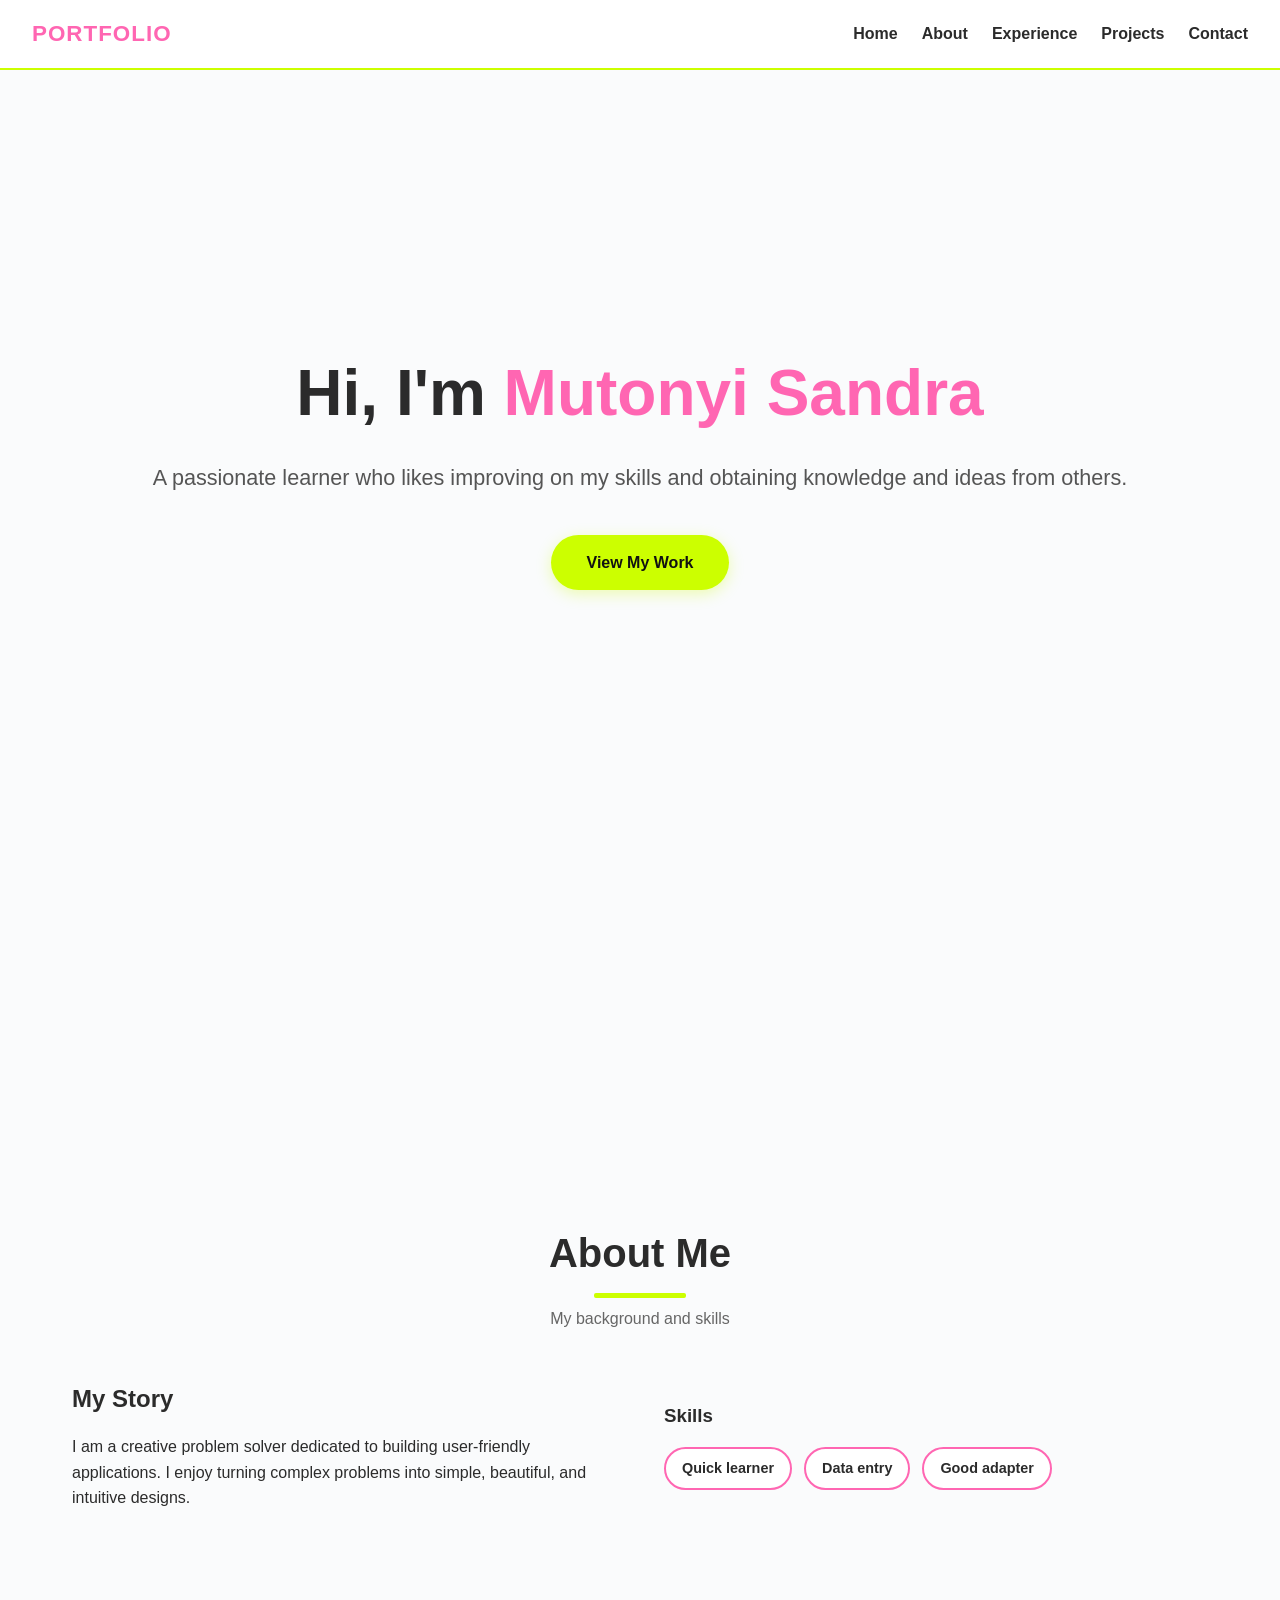
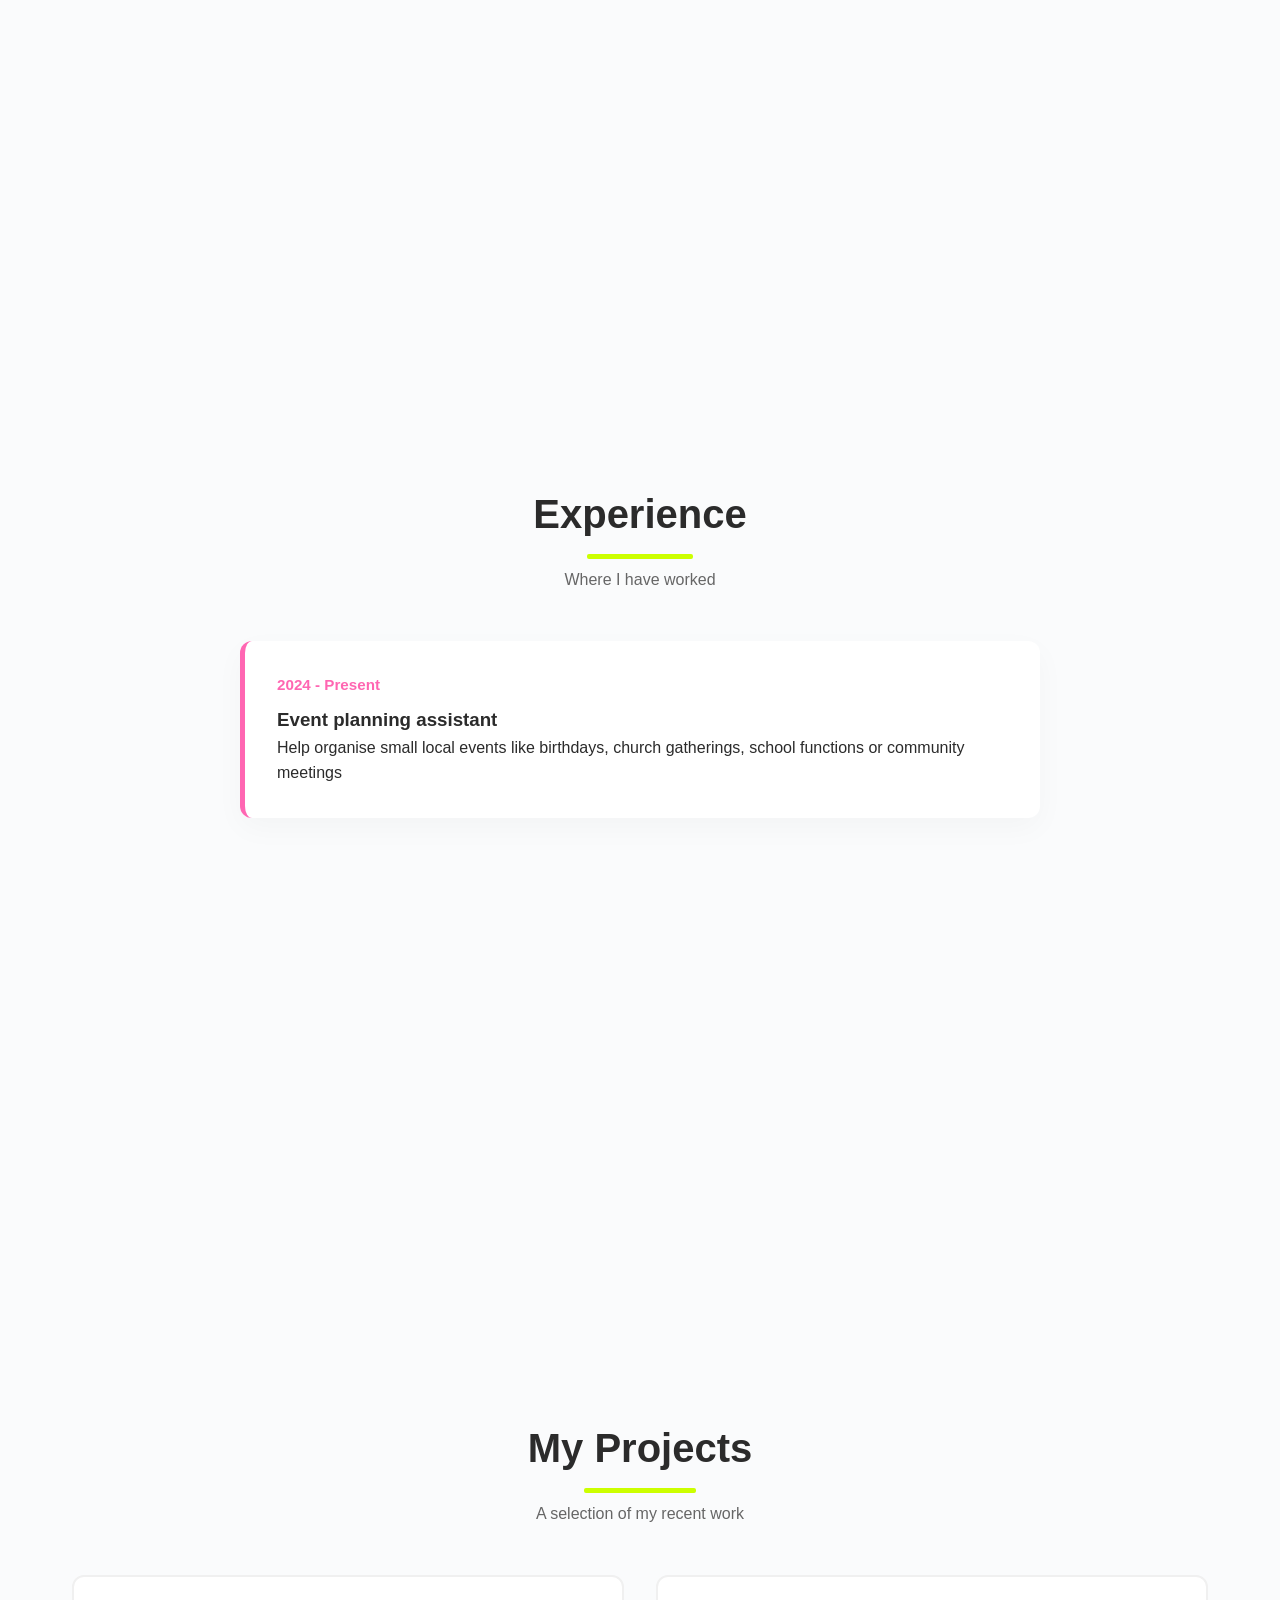
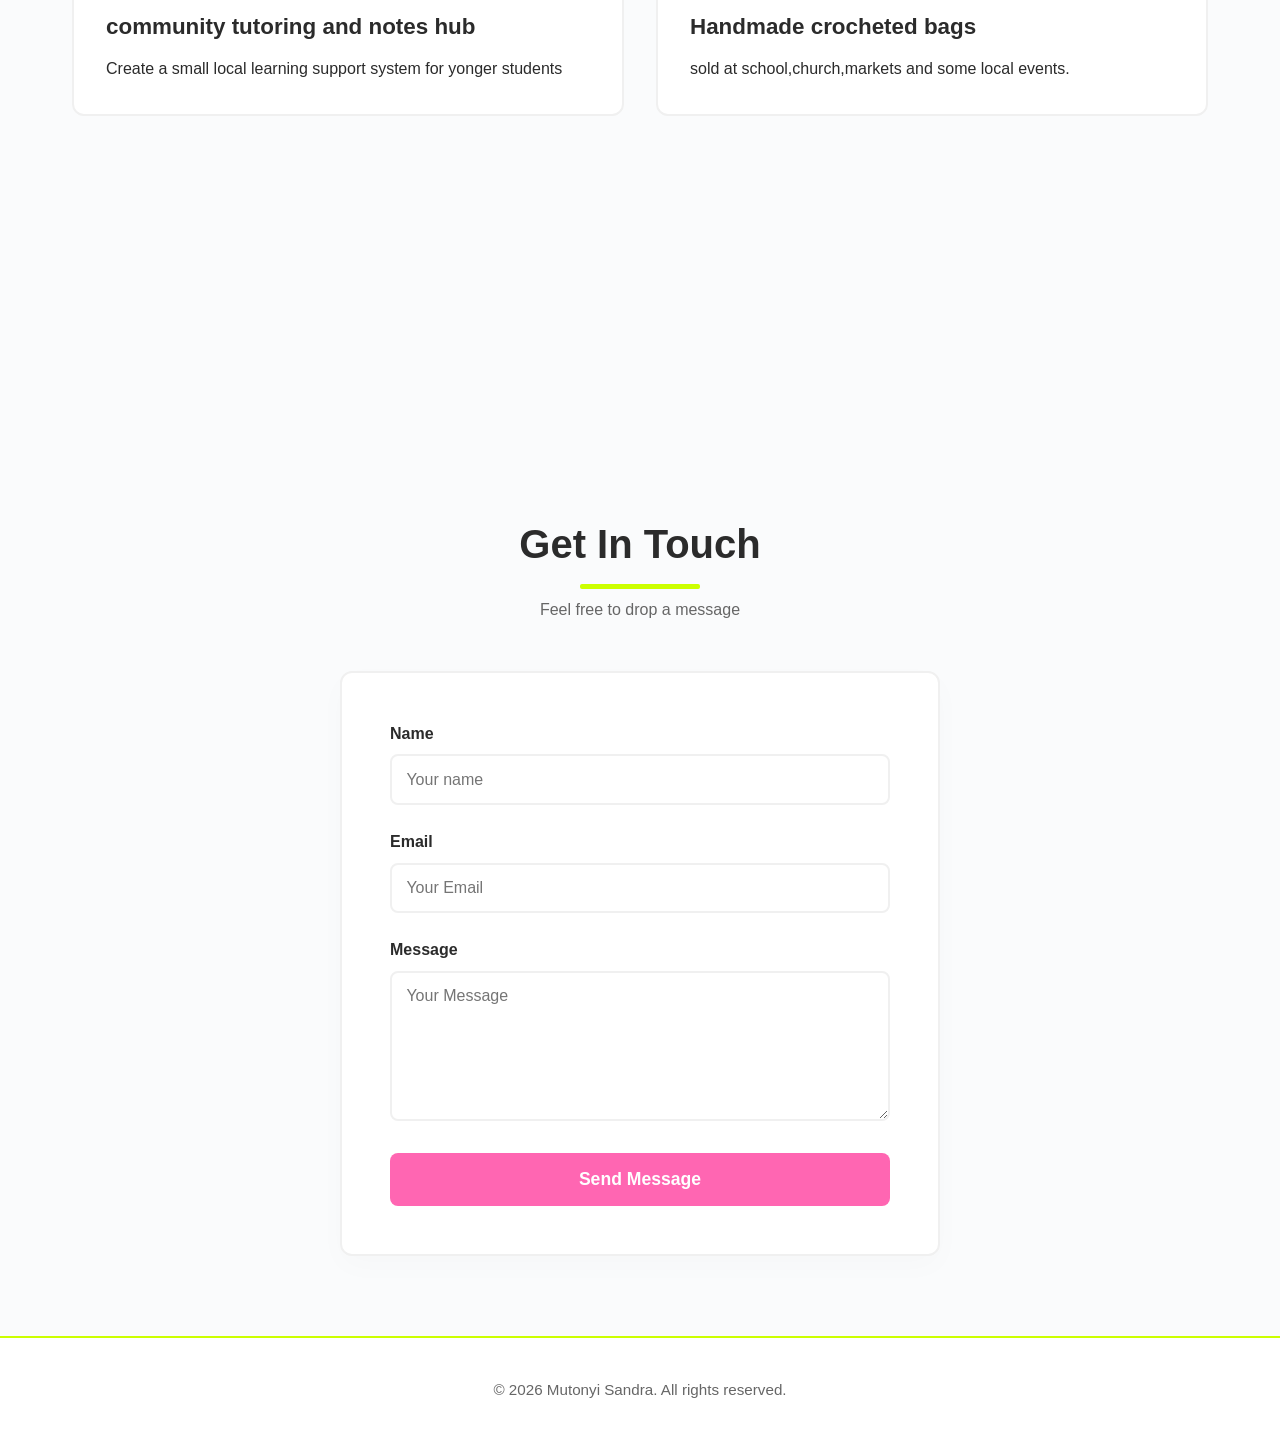
==== mutonyi/Index.html @ 79b9fcd5 "Add files via upload" ====
<!DOCTYPE html>
<html lang="en">
<head>
    <meta charset="UTF-8">
    <meta name="viewport" content="width=device-width, initial-scale=1.0">
    <title>Personal Portfolio</title>
    <style>
        /* Base Reset & Variables */
        * {
            margin: 0;
            padding: 0;
            box-sizing: border-box;
            font-family: 'Segoe UI', Tahoma, Geneva, Verdana, sans-serif;
        }
        :root {
            --bg-color: #fafbfc;
            --text-color: #2b2b2b;
            --primary-pink: #ff66b2;
            --primary-pink-hover: #e04d97;
            --lemon-green: #ccff00;
            --lemon-green-dark: #a3cc00;
            --card-bg: #ffffff;
            --border-color: #f0f0f0;
        }
        html {
            scroll-behavior: smooth;
        }
        body {
            background-color: var(--bg-color);
            color: var(--text-color);
            line-height: 1.6;
        }

        /* Navigation Bar */
        nav {
            position: fixed;
            top: 0;
            width: 100%;
            background: rgba(255, 255, 255, 0.9);
            backdrop-filter: blur(10px);
            border-bottom: 2px solid var(--lemon-green);
            z-index: 1000;
            display: flex;
            justify-content: space-between;
            align-items: center;
            padding: 1rem 2rem;
        }
        .logo {
            font-weight: 800;
            font-size: 1.4rem;
            color: var(--primary-pink);
            text-transform: uppercase;
            letter-spacing: 1px;
        }
        .nav-links {
            display: flex;
            list-style: none;
            gap: 1.5rem;
        }
        .nav-links a {
            text-decoration: none;
            color: var(--text-color);
            font-weight: 600;
            transition: color 0.3s;
        }
        .nav-links a:hover {
            color: var(--primary-pink);
        }

        /* Section Layouts */
        section {
            padding: 7rem 2rem 5rem 2rem;
            min-height: 100vh;
            display: flex;
            flex-direction: column;
            justify-content: center;
            align-items: center;
            max-width: 1200px;
            margin: 0 auto;
        }
        h2 {
            font-size: 2.5rem;
            margin-bottom: 0.5rem;
            text-align: center;
            position: relative;
            display: inline-block;
        }
        h2::after {
            content: '';
            display: block;
            width: 50%;
            height: 5px;
            background: var(--lemon-green);
            margin: 0.5rem auto 0 auto;
            border-radius: 2px;
        }
        .subtitle {
            color: #666;
            margin-bottom: 3rem;
            text-align: center;
            font-weight: 500;
        }

        /* 1. Home Section */
        #home {
            text-align: center;
        }
        #home h1 {
            font-size: 4rem;
            margin-bottom: 1rem;
            font-weight: 800;
        }
        .highlight-pink {
            color: var(--primary-pink);
        }
        #home p {
            font-size: 1.35rem;
            color: #555;
            margin-bottom: 2.5rem;
        }
        .btn {
            display: inline-block;
            background: var(--lemon-green);
            color: #111;
            padding: 0.9rem 2.2rem;
            border-radius: 50px;
            text-decoration: none;
            font-weight: 700;
            box-shadow: 0 4px 15px rgba(204, 255, 0, 0.3);
            transition: all 0.3s ease;
        }
        .btn:hover {
            background: var(--lemon-green-dark);
            transform: translateY(-2px);
            box-shadow: 0 6px 20px rgba(204, 255, 0, 0.4);
        }

        /* 2. About Section */
        .about-content {
            display: grid;
            grid-template-columns: 1fr 1fr;
            gap: 3rem;
            align-items: center;
            width: 100%;
        }
        .about-text h3 {
            margin-bottom: 1rem;
            font-size: 1.5rem;
        }
        .skills-grid {
            display: flex;
            flex-wrap: wrap;
            gap: 0.75rem;
            margin-top: 1rem;
        }
        .skill-tag {
            background: #fff;
            border: 2px solid var(--primary-pink);
            color: var(--text-color);
            padding: 0.5rem 1rem;
            border-radius: 50px;
            font-size: 0.9rem;
            font-weight: 600;
        }

        /* 3. Experience Section */
        .timeline {
            width: 100%;
            max-width: 800px;
        }
        .timeline-item {
            background: var(--card-bg);
            padding: 2rem;
            border-radius: 12px;
            border-left: 5px solid var(--primary-pink);
            margin-bottom: 2rem;
            box-shadow: 0 10px 30px rgba(0,0,0,0.03);
        }
        .timeline-date {
            font-size: 0.95rem;
            color: var(--primary-pink);
            font-weight: 700;
            margin-bottom: 0.5rem;
        }

        /* 4. Projects Section */
        .projects-grid {
            display: grid;
            grid-template-columns: repeat(auto-fit, minmax(300px, 1fr));
            gap: 2rem;
            width: 100%;
        }
        .project-card {
            background: var(--card-bg);
            border: 2px solid var(--border-color);
            border-radius: 12px;
            overflow: hidden;
            transition: all 0.3s ease;
        }
        .project-card:hover {
            transform: translateY(-5px);
            border-color: var(--lemon-green);
            box-shadow: 0 10px 20px rgba(0,0,0,0.05);
        }
        .project-info {
            padding: 2rem;
        }
        .project-info h3 {
            margin-bottom: 0.75rem;
            font-size: 1.4rem;
        }

        /* 5. Contact Section */
        .contact-form {
            background: var(--card-bg);
            border: 2px solid var(--border-color);
            padding: 3rem;
            border-radius: 12px;
            width: 100%;
            max-width: 600px;
            box-shadow: 0 10px 30px rgba(0,0,0,0.02);
        }
        .form-group {
            margin-bottom: 1.5rem;
        }
        .form-group label {
            display: block;
            margin-bottom: 0.5rem;
            font-weight: 600;
        }
        .form-group input, .form-group textarea {
            width: 100%;
            padding: 0.9rem;
            border: 2px solid var(--border-color);
            border-radius: 8px;
            font-size: 1rem;
            transition: border-color 0.3s;
        }
        .form-group input:focus, .form-group textarea:focus {
            outline: none;
            border-color: var(--primary-pink);
        }
        .form-group textarea {
            resize: vertical;
            height: 150px;
        }
        .contact-form button {
            width: 100%;
            padding: 1rem;
            background: var(--primary-pink);
            color: white;
            border: none;
            border-radius: 8px;
            font-size: 1.1rem;
            font-weight: 700;
            cursor: pointer;
            transition: background 0.3s;
        }
        .contact-form button:hover {
            background: var(--primary-pink-hover);
        }

        /* Footer */
        footer {
            text-align: center;
            padding: 2.5rem;
            border-top: 2px solid var(--lemon-green);
            background: #fff;
            font-size: 0.95rem;
            color: #666;
            font-weight: 500;
        }

        /* Responsive Design */
        @media (max-width: 768px) {
            .about-content {
                grid-template-columns: 1fr;
                gap: 2rem;
            }
            nav {
                flex-direction: column;
                gap: 1rem;
                padding: 1rem;
            }
            #home h1 {
                font-size: 2.8rem;
            }
        }
    </style>
</head>
<body>

    <!-- Navigation Bar -->
    <nav>
        <div class="logo">Portfolio</div>
        <ul class="nav-links">
            <li><a href="#home">Home</a></li>
            <li><a href="#about">About</a></li>
            <li><a href="#experience">Experience</a></li>
            <li><a href="#projects">Projects</a></li>
            <li><a href="#contact">Contact</a></li>
        </ul>
    </nav>

    <!-- 1. Home Section -->
    <section id="home">
        <h1>Hi, I'm <span class="highlight-pink">Mutonyi Sandra</span></h1>
        <p>A passionate learner who likes improving on my skills and obtaining knowledge and ideas from others.</p>
        <a href="#projects" class="btn">View My Work</a>
    </section>

    <!-- 2. About Section -->
    <section id="about">
        <h2>About Me</h2>
        <p class="subtitle">My background and skills</p>
        <div class="about-content">
            <div class="about-text">
                <h3>My Story</h3>
                <p>I am a creative problem solver dedicated to building user-friendly applications. I enjoy turning complex problems into simple, beautiful, and intuitive designs.</p>
            </div>
            <div class="about-skills">
                <h3>Skills</h3>
                <div class="skills-grid">
                    <span class="skill-tag">Quick learner</span>
                    <span class="skill-tag">Data entry</span>
                    <span class="skill-tag">Good adapter</span>
                            </div>
        </div>
    </section>

    <!-- 3. Experience Section -->
    <section id="experience">
        <h2>Experience</h2>
        <p class="subtitle">Where I have worked</p>
        <div class="timeline">
            <div class="timeline-item">
                <div class="timeline-date">2024 - Present</div>
                <h3>Event planning assistant</h3>
                <p>Help organise small local events like birthdays, church gatherings, school functions or community meetings </p>
            </div>
           
        </div>
    </section>

    <!-- 4. Projects Section -->
    <section id="projects">
        <h2>My Projects</h2>
        <p class="subtitle">A selection of my recent work</p>
        <div class="projects-grid">
            <div class="project-card">
                <div class="project-info">
                    <h3>community tutoring and notes hub</h3>
                    <p>Create a small local learning support system for yonger students</p>
                </div>
            </div>
            <div class="project-card">
                <div class="project-info">
                    <h3>Handmade crocheted bags</h3>
                    <p>sold at school,church,markets and some local events.</p>
                </div>
            </div>
        </div>
    </section>

    <!-- 5. Contact Section -->
    <section id="contact">
        <h2>Get In Touch</h2>
        <p class="subtitle">Feel free to drop a message</p>
        <form class="contact-form" action="#" method="POST">
            <div class="form-group">
                <label for="name">Name</label>
                <input type="text" id="name" name="name"required placeholder="Your name">
            </div>
            <div class="form-group">
                <label for="email">Email</label>
                <input type="email" id="email" name="email" required placeholder="Your Email">
            </div>
            <div class="form-group">
                <label for="message">Message</label>
                <textarea id="message" name="message" required placeholder="Your Message"></textarea>
            </div>
            <button type="submit">Send Message</button>
        </form>
    </section>

    <!-- Footer -->
    <footer>
        <p>&copy; 2026 Mutonyi Sandra. All rights reserved.</p>
    </footer>

</body>
</html>
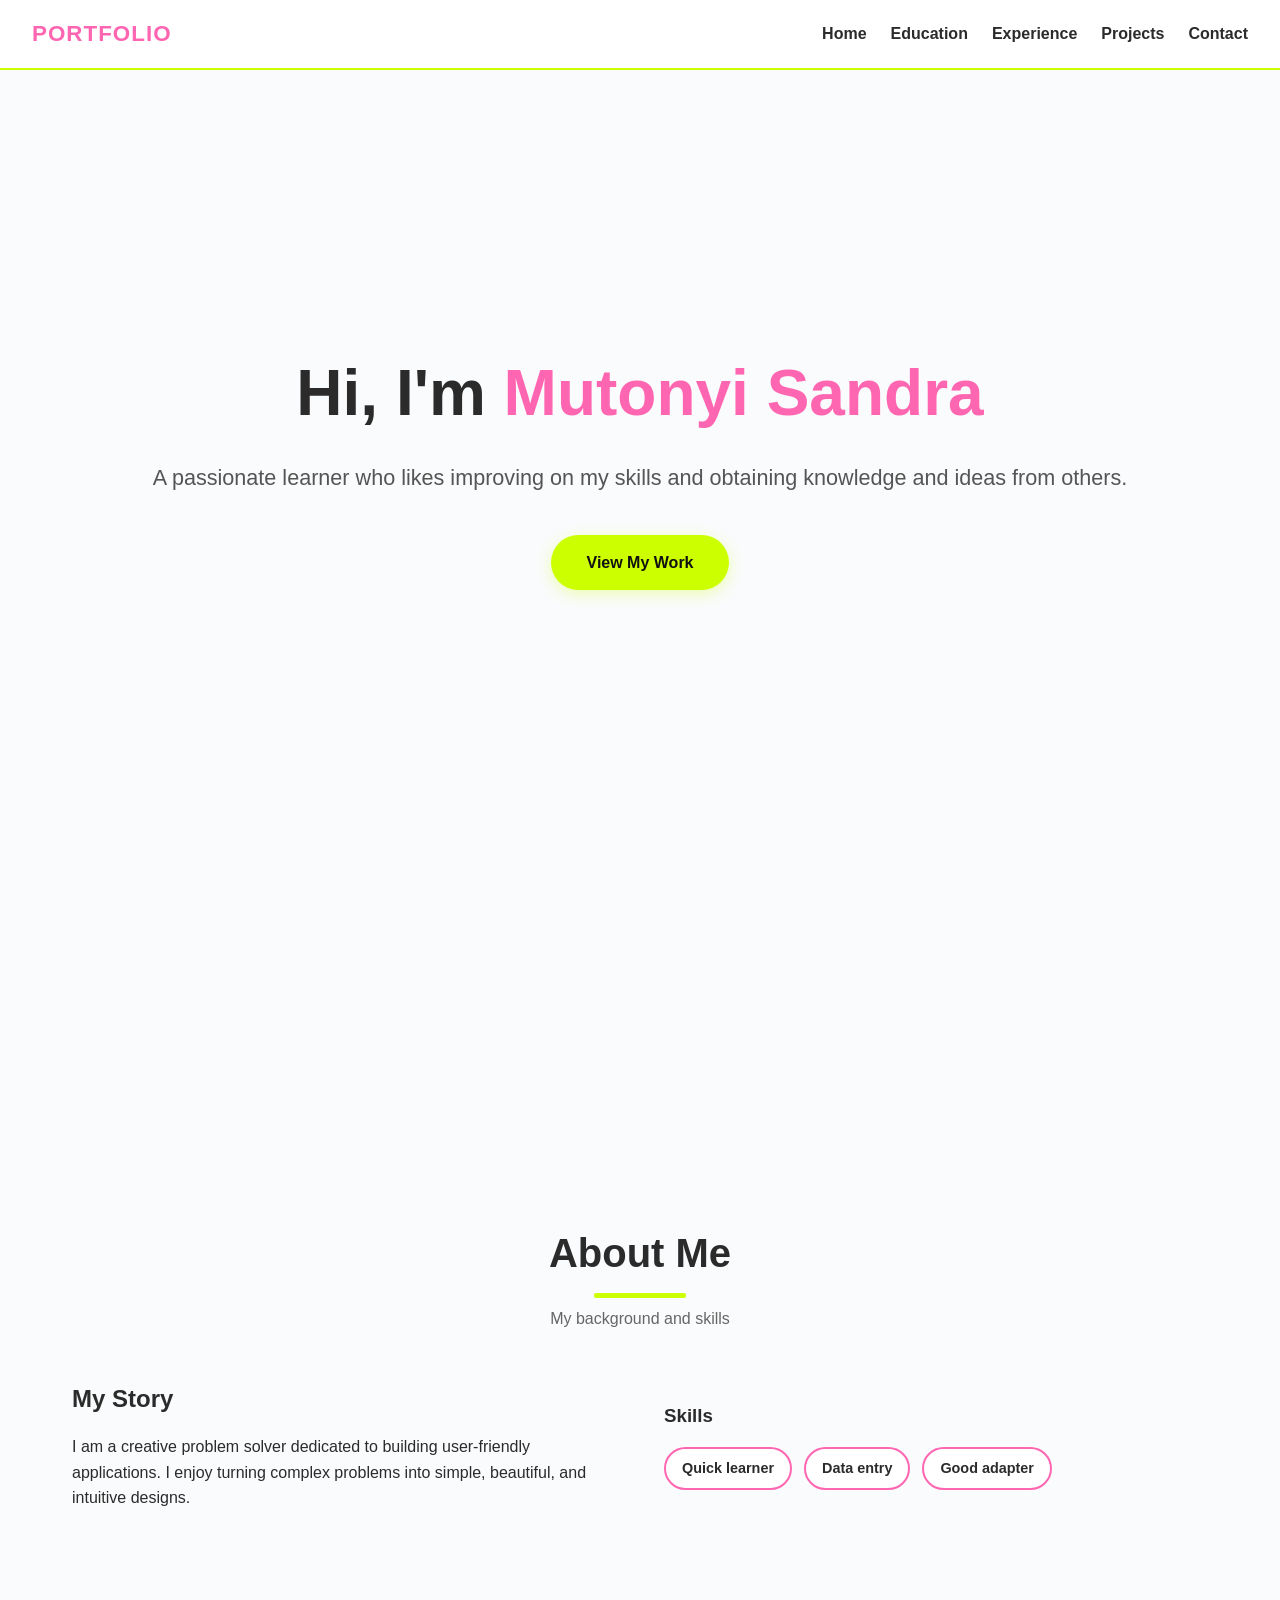
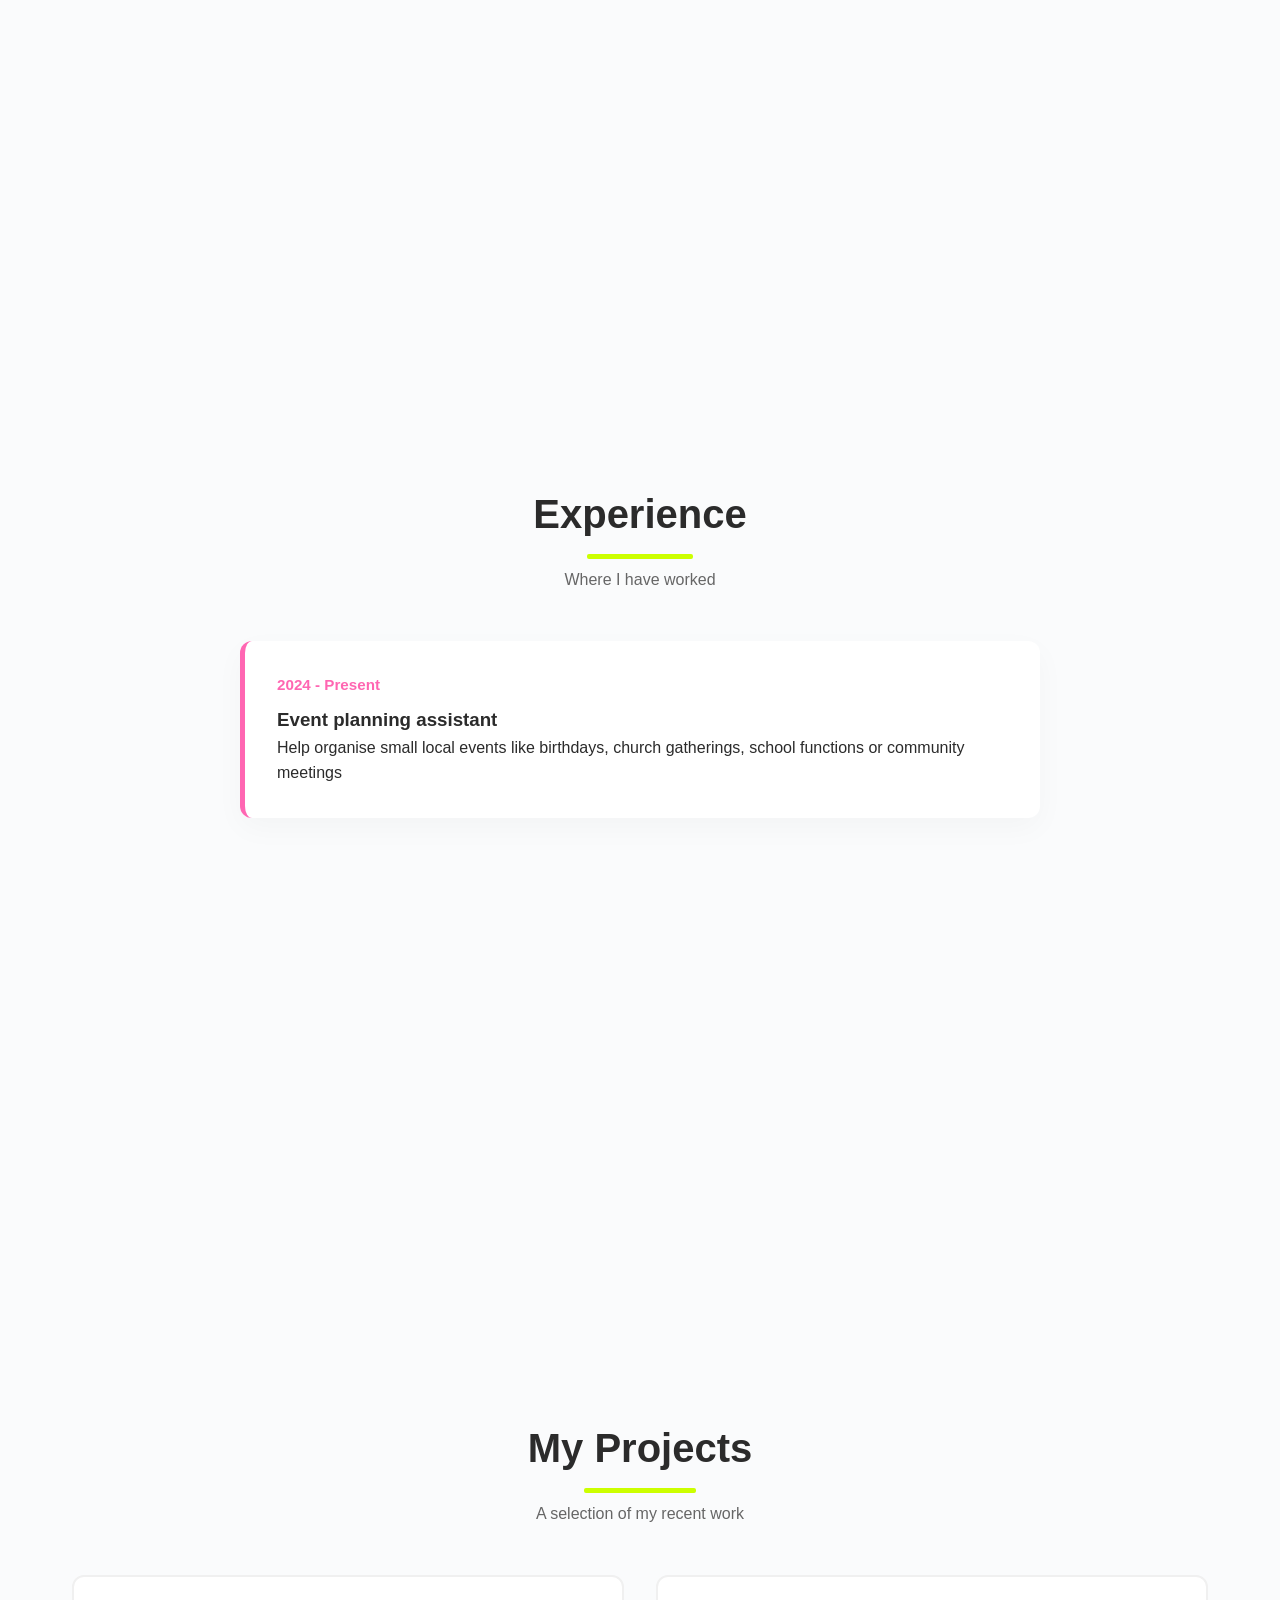
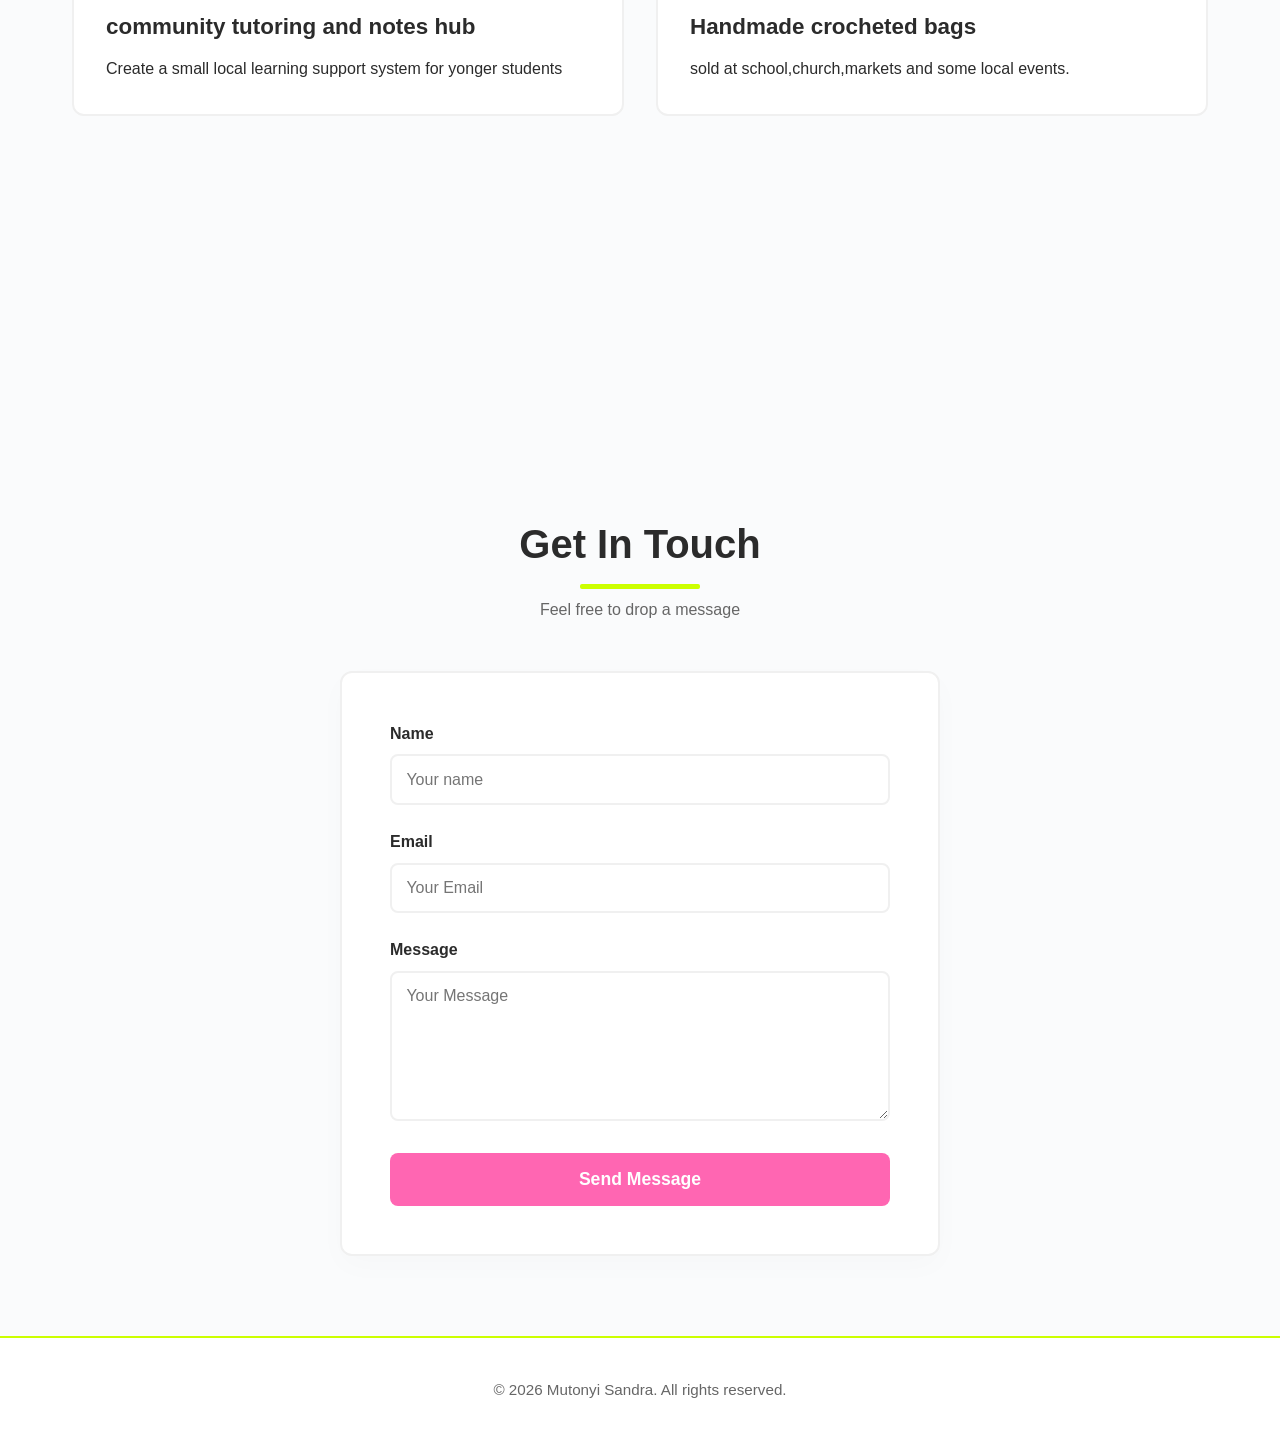
==== commit 47b7a947: "Update Index.html" ====
--- a/mutonyi/Index.html
+++ b/mutonyi/Index.html
@@ -294,8 +294,8 @@
     <nav>
         <div class="logo">Portfolio</div>
         <ul class="nav-links">
-            <li><a href="#home">Home</a></li>
-            <li><a href="#about">About</a></li>
+            <li><a href="index.html">Home</a></li>
+            <li><a href="education.html">Education</a></li>
             <li><a href="#experience">Experience</a></li>
             <li><a href="#projects">Projects</a></li>
             <li><a href="#contact">Contact</a></li>
